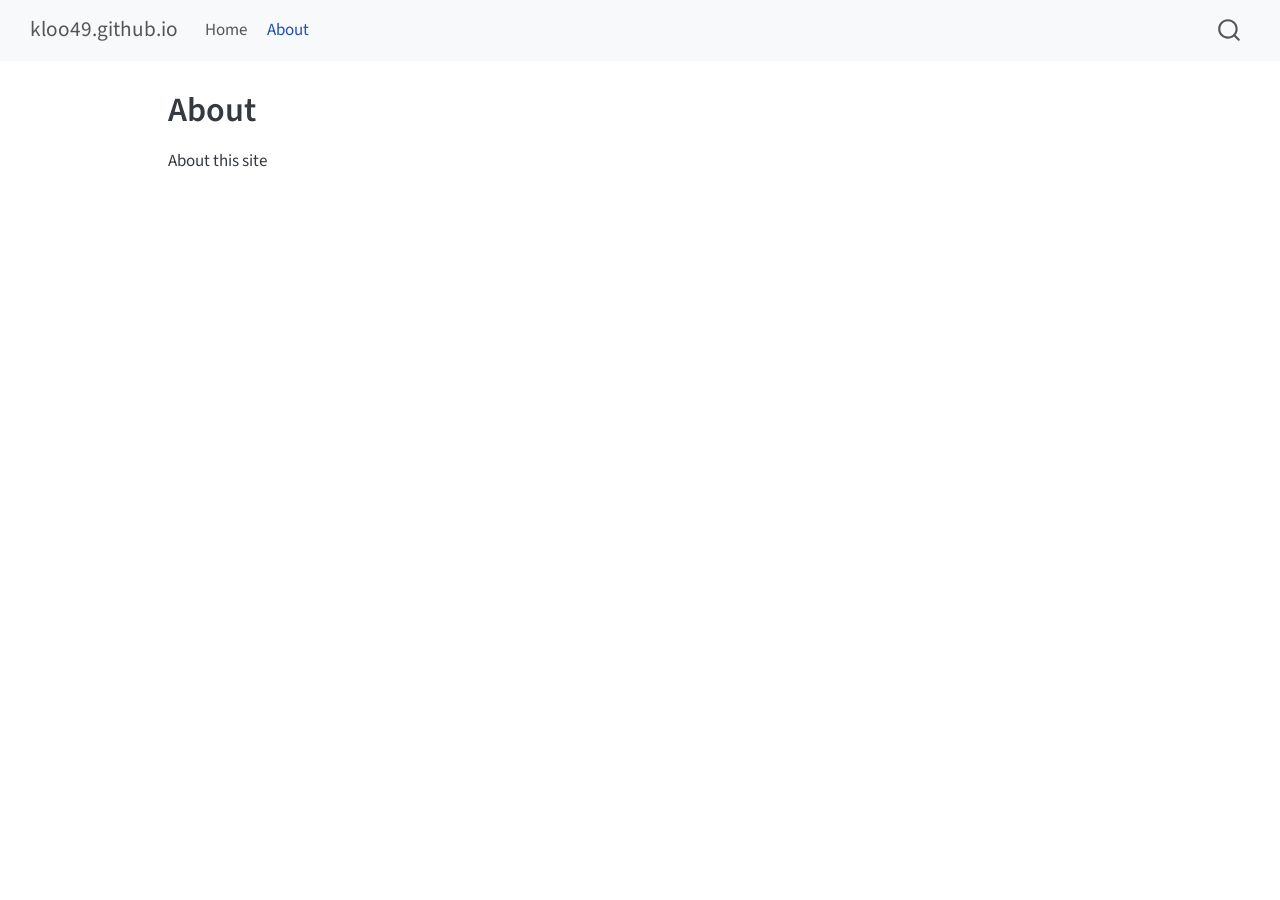
==== docs/about.html @ 794359f7 "initialize personal website" ====
<!DOCTYPE html>
<html xmlns="http://www.w3.org/1999/xhtml" lang="en" xml:lang="en"><head>

<meta charset="utf-8">
<meta name="generator" content="quarto-1.10.18">

<meta name="viewport" content="width=device-width, initial-scale=1.0, user-scalable=yes">


<title>About – kloo49.github.io</title>
<style>
/* Default styles provided by pandoc.
** See https://pandoc.org/MANUAL.html#variables-for-html for config info.
*/
span.smallcaps{font-variant: small-caps;}
div.columns{display: flex; gap: 1.5em;}
div.column{flex: auto;}
@media screen {
div.columns{gap: min(4vw, 1.5em);}
div.column{overflow-x: auto;}
}
div.hanging-indent{margin-left: 1.5em; text-indent: -1.5em;}
ul.task-list{list-style: none;}
ul.task-list li input[type="checkbox"] {
  width: 0.8em;
  margin: 0 0.8em 0.2em -1em; /* quarto-specific, see https://github.com/quarto-dev/quarto-cli/issues/4556 */ 
  vertical-align: middle;
}
</style>


<script src="site_libs/quarto-nav/quarto-nav.js"></script>
<script src="site_libs/quarto-nav/headroom.min.js"></script>
<script src="site_libs/clipboard/clipboard.min.js"></script>
<script src="site_libs/quarto-search/autocomplete.umd.js"></script>
<script src="site_libs/quarto-search/fuse.min.js"></script>
<script src="site_libs/quarto-search/quarto-search.js"></script>
<meta name="quarto:offset" content="./">
<script src="site_libs/quarto-html/quarto.js" type="module"></script>
<script src="site_libs/quarto-html/tabsets/tabsets.js" type="module"></script>
<script src="site_libs/quarto-html/popper.min.js"></script>
<script src="site_libs/quarto-html/tippy.umd.min.js"></script>
<script src="site_libs/quarto-html/anchor.min.js"></script>
<link href="site_libs/quarto-html/tippy.css" rel="stylesheet">
<link href="site_libs/quarto-html/quarto-syntax-highlighting-64a204ab8560d761af7679ceaba22944.css" rel="stylesheet" id="quarto-text-highlighting-styles">
<script src="site_libs/bootstrap/bootstrap.min.js"></script>
<link href="site_libs/bootstrap/bootstrap-icons.css" rel="stylesheet">
<link href="site_libs/bootstrap/bootstrap-445b8638c3d06994fee0907d791121c4.min.css" rel="stylesheet" append-hash="true" id="quarto-bootstrap" data-mode="light">
<script id="quarto-search-options" type="application/json">{
  "location": "navbar",
  "copy-button": false,
  "collapse-after": 3,
  "panel-placement": "end",
  "type": "overlay",
  "limit": 50,
  "keyboard-shortcut": [
    "f",
    "/",
    "s"
  ],
  "show-item-context": false,
  "language": {
    "search-no-results-text": "No results",
    "search-matching-documents-text": "matching documents",
    "search-copy-link-title": "Copy link to search",
    "search-hide-matches-text": "Hide additional matches",
    "search-more-match-text": "more match in this document",
    "search-more-matches-text": "more matches in this document",
    "search-clear-button-title": "Clear",
    "search-text-placeholder": "",
    "search-detached-cancel-button-title": "Cancel",
    "search-submit-button-title": "Submit",
    "search-label": "Search"
  }
}</script>


<link rel="stylesheet" href="styles.css">
</head>

<body class="nav-fixed quarto-light">

<div id="quarto-search-results"></div>
  <header id="quarto-header" class="headroom fixed-top">
    <nav class="navbar navbar-expand-lg " data-bs-theme="dark">
      <div class="navbar-container container-fluid">
      <div class="navbar-brand-container mx-auto">
    <a class="navbar-brand" href="./index.html">
    <span class="navbar-title">kloo49.github.io</span>
    </a>
  </div>
            <div id="quarto-search" class="" title="Search"></div>
          <button class="navbar-toggler" type="button" data-bs-toggle="collapse" data-bs-target="#navbarCollapse" aria-controls="navbarCollapse" role="menu" aria-expanded="false" aria-label="Toggle navigation" onclick="if (window.quartoToggleHeadroom) { window.quartoToggleHeadroom(); }">
  <span class="navbar-toggler-icon"></span>
</button>
          <div class="collapse navbar-collapse" id="navbarCollapse">
            <ul class="navbar-nav navbar-nav-scroll me-auto">
  <li class="nav-item">
    <a class="nav-link" href="./index.html"> 
<span class="menu-text">Home</span></a>
  </li>  
  <li class="nav-item">
    <a class="nav-link active" href="./about.html" aria-current="page"> 
<span class="menu-text">About</span></a>
  </li>  
</ul>
          </div> <!-- /navcollapse -->
            <div class="quarto-navbar-tools">
</div>
      </div> <!-- /container-fluid -->
    </nav>
</header>
<!-- content -->
<div id="quarto-content" class="quarto-container page-columns page-rows-contents page-layout-article page-navbar">
<!-- sidebar -->
<!-- margin-sidebar -->
    <div id="quarto-margin-sidebar" class="sidebar margin-sidebar zindex-bottom">
        
    </div>
<!-- main -->
<main class="content" id="quarto-document-content">

<header id="title-block-header" class="quarto-title-block default">
<div class="quarto-title">
<h1 class="title">About</h1>
</div>



<div class="quarto-title-meta">

    
  
    
  </div>
  


</header>


<p>About this site</p>



</main> <!-- /main -->
<script id="quarto-html-after-body" type="application/javascript">
  window.document.addEventListener("DOMContentLoaded", function (event) {
    const icon = "";
    const anchorJS = new window.AnchorJS();
    anchorJS.options = {
      placement: 'right',
      icon: icon
    };
    anchorJS.add('.anchored');
    const isCodeAnnotation = (el) => {
      for (const clz of el.classList) {
        if (clz.startsWith('code-annotation-')) {                     
          return true;
        }
      }
      return false;
    }
    const onCopySuccess = function(e) {
      // button target
      const button = e.trigger;
      // don't keep focus
      button.blur();
      // flash "checked"
      button.classList.add('code-copy-button-checked');
      var currentTitle = button.getAttribute("title");
      button.setAttribute("title", "Copied!");
      let tooltip;
      if (window.bootstrap) {
        button.setAttribute("data-bs-toggle", "tooltip");
        button.setAttribute("data-bs-placement", "left");
        button.setAttribute("data-bs-title", "Copied!");
        tooltip = new bootstrap.Tooltip(button, 
          { trigger: "manual", 
            customClass: "code-copy-button-tooltip",
            offset: [0, -8]});
        tooltip.show();    
      }
      setTimeout(function() {
        if (tooltip) {
          tooltip.hide();
          button.removeAttribute("data-bs-title");
          button.removeAttribute("data-bs-toggle");
          button.removeAttribute("data-bs-placement");
        }
        button.setAttribute("title", currentTitle);
        button.classList.remove('code-copy-button-checked');
      }, 1000);
      // clear code selection
      e.clearSelection();
    }
    const getTextToCopy = function(trigger) {
      const outerScaffold = trigger.parentElement.cloneNode(true);
      const codeEl = outerScaffold.querySelector('code');
      for (const childEl of codeEl.children) {
        if (isCodeAnnotation(childEl)) {
          childEl.remove();
        }
      }
      return codeEl.innerText;
    }
    const clipboard = new window.ClipboardJS('.code-copy-button:not([data-in-quarto-modal])', {
      text: getTextToCopy
    });
    clipboard.on('success', onCopySuccess);
    if (window.document.getElementById('quarto-embedded-source-code-modal')) {
      const clipboardModal = new window.ClipboardJS('.code-copy-button[data-in-quarto-modal]', {
        text: getTextToCopy,
        container: window.document.getElementById('quarto-embedded-source-code-modal')
      });
      clipboardModal.on('success', onCopySuccess);
    }
      var localhostRegex = new RegExp(/^(?:http|https):\/\/localhost\:?[0-9]*\//);
      var mailtoRegex = new RegExp(/^mailto:/);
        var filterRegex = new RegExp('/' + window.location.host + '/');
      var isInternal = (href) => {
          return filterRegex.test(href) || localhostRegex.test(href) || mailtoRegex.test(href);
      }
      // Inspect non-navigation links and adorn them if external
     var links = window.document.querySelectorAll('a[href]:not(.nav-link):not(.navbar-brand):not(.toc-action):not(.sidebar-link):not(.sidebar-item-toggle):not(.pagination-link):not(.no-external):not([aria-hidden]):not(.dropdown-item):not(.quarto-navigation-tool):not(.about-link)');
      for (var i=0; i<links.length; i++) {
        const link = links[i];
        if (!isInternal(link.href)) {
          // undo the damage that might have been done by quarto-nav.js in the case of
          // links that we want to consider external
          if (link.dataset.originalHref !== undefined) {
            link.href = link.dataset.originalHref;
          }
        }
      }
    function tippyHover(el, contentFn, onTriggerFn, onUntriggerFn) {
      const config = {
        allowHTML: true,
        maxWidth: 500,
        delay: 100,
        arrow: false,
        appendTo: function(el) {
            return el.parentElement;
        },
        interactive: true,
        interactiveBorder: 10,
        theme: 'quarto',
        placement: 'bottom-start',
      };
      if (contentFn) {
        config.content = contentFn;
      }
      if (onTriggerFn) {
        config.onTrigger = onTriggerFn;
      }
      if (onUntriggerFn) {
        config.onUntrigger = onUntriggerFn;
      }
      window.tippy(el, config); 
    }
    const noterefs = window.document.querySelectorAll('a[role="doc-noteref"]');
    for (var i=0; i<noterefs.length; i++) {
      const ref = noterefs[i];
      tippyHover(ref, function() {
        // use id or data attribute instead here
        let href = ref.getAttribute('data-footnote-href') || ref.getAttribute('href');
        try { href = new URL(href).hash; } catch {}
        const id = href.replace(/^#\/?/, "");
        const note = window.document.getElementById(id);
        if (note) {
          return note.innerHTML;
        } else {
          return "";
        }
      });
    }
    const xrefs = window.document.querySelectorAll('a.quarto-xref');
    const processXRef = (id, note) => {
      // Strip column container classes
      const stripColumnClz = (el) => {
        el.classList.remove("page-full", "page-columns");
        if (el.children) {
          for (const child of el.children) {
            stripColumnClz(child);
          }
        }
      }
      stripColumnClz(note)
      if (id === null || id.startsWith('sec-')) {
        // Special case sections, only their first couple elements
        const container = document.createElement("div");
        if (note.children && note.children.length > 2) {
          container.appendChild(note.children[0].cloneNode(true));
          for (let i = 1; i < note.children.length; i++) {
            const child = note.children[i];
            if (child.tagName === "P" && child.innerText === "") {
              continue;
            } else {
              container.appendChild(child.cloneNode(true));
              break;
            }
          }
          if (window.Quarto?.typesetMath) {
            window.Quarto.typesetMath(container);
          }
          return container.innerHTML
        } else {
          if (window.Quarto?.typesetMath) {
            window.Quarto.typesetMath(note);
          }
          return note.innerHTML;
        }
      } else {
        // Remove any anchor links if they are present
        const anchorLink = note.querySelector('a.anchorjs-link');
        if (anchorLink) {
          anchorLink.remove();
        }
        if (window.Quarto?.typesetMath) {
          window.Quarto.typesetMath(note);
        }
        if (note.classList.contains("callout")) {
          return note.outerHTML;
        } else {
          return note.innerHTML;
        }
      }
    }
    for (var i=0; i<xrefs.length; i++) {
      const xref = xrefs[i];
      tippyHover(xref, undefined, function(instance) {
        instance.disable();
        let url = xref.getAttribute('href');
        let hash = undefined; 
        if (url.startsWith('#')) {
          hash = url;
        } else {
          try { hash = new URL(url).hash; } catch {}
        }
        if (hash) {
          const id = hash.replace(/^#\/?/, "");
          const note = window.document.getElementById(id);
          if (note !== null) {
            try {
              const html = processXRef(id, note.cloneNode(true));
              instance.setContent(html);
            } finally {
              instance.enable();
              instance.show();
            }
          } else {
            // See if we can fetch this
            fetch(url.split('#')[0])
            .then(res => res.text())
            .then(html => {
              const parser = new DOMParser();
              const htmlDoc = parser.parseFromString(html, "text/html");
              const note = htmlDoc.getElementById(id);
              if (note !== null) {
                const html = processXRef(id, note);
                instance.setContent(html);
              } 
            }).finally(() => {
              instance.enable();
              instance.show();
            });
          }
        } else {
          // See if we can fetch a full url (with no hash to target)
          // This is a special case and we should probably do some content thinning / targeting
          fetch(url)
          .then(res => res.text())
          .then(html => {
            const parser = new DOMParser();
            const htmlDoc = parser.parseFromString(html, "text/html");
            const note = htmlDoc.querySelector('main.content');
            if (note !== null) {
              // This should only happen for chapter cross references
              // (since there is no id in the URL)
              // remove the first header
              if (note.children.length > 0 && note.children[0].tagName === "HEADER") {
                note.children[0].remove();
              }
              const html = processXRef(null, note);
              instance.setContent(html);
            } 
          }).finally(() => {
            instance.enable();
            instance.show();
          });
        }
      }, function(instance) {
      });
    }
        let selectedAnnoteEl;
        const selectorForAnnotation = ( cell, annotation) => {
          let cellAttr = 'data-code-cell="' + cell + '"';
          let lineAttr = 'data-code-annotation="' +  annotation + '"';
          const selector = 'span[' + cellAttr + '][' + lineAttr + ']';
          return selector;
        }
        const selectCodeLines = (annoteEl) => {
          const doc = window.document;
          const targetCell = annoteEl.getAttribute("data-target-cell");
          const targetAnnotation = annoteEl.getAttribute("data-target-annotation");
          const annoteSpan = window.document.querySelector(selectorForAnnotation(targetCell, targetAnnotation));
          const lines = annoteSpan.getAttribute("data-code-lines").split(",");
          const lineIds = lines.map((line) => {
            return targetCell + "-" + line;
          })
          let top = null;
          let height = null;
          let parent = null;
          if (lineIds.length > 0) {
              //compute the position of the single el (top and bottom and make a div)
              const el = window.document.getElementById(lineIds[0]);
              top = el.offsetTop;
              height = el.offsetHeight;
              parent = el.parentElement.parentElement;
            if (lineIds.length > 1) {
              const lastEl = window.document.getElementById(lineIds[lineIds.length - 1]);
              const bottom = lastEl.offsetTop + lastEl.offsetHeight;
              height = bottom - top;
            }
            if (top !== null && height !== null && parent !== null) {
              // cook up a div (if necessary) and position it 
              let div = window.document.getElementById("code-annotation-line-highlight");
              if (div === null) {
                div = window.document.createElement("div");
                div.setAttribute("id", "code-annotation-line-highlight");
                div.style.position = 'absolute';
                parent.appendChild(div);
              }
              div.style.top = top - 2 + "px";
              div.style.height = height + 4 + "px";
              div.style.left = 0;
              let gutterDiv = window.document.getElementById("code-annotation-line-highlight-gutter");
              if (gutterDiv === null) {
                gutterDiv = window.document.createElement("div");
                gutterDiv.setAttribute("id", "code-annotation-line-highlight-gutter");
                gutterDiv.style.position = 'absolute';
                const codeCell = window.document.getElementById(targetCell);
                const gutter = codeCell.querySelector('.code-annotation-gutter');
                gutter.appendChild(gutterDiv);
              }
              gutterDiv.style.top = top - 2 + "px";
              gutterDiv.style.height = height + 4 + "px";
            }
            selectedAnnoteEl = annoteEl;
          }
        };
        const unselectCodeLines = () => {
          const elementsIds = ["code-annotation-line-highlight", "code-annotation-line-highlight-gutter"];
          elementsIds.forEach((elId) => {
            const div = window.document.getElementById(elId);
            if (div) {
              div.remove();
            }
          });
          selectedAnnoteEl = undefined;
        };
          // Handle positioning of the toggle
      window.addEventListener(
        "resize",
        throttle(() => {
          elRect = undefined;
          if (selectedAnnoteEl) {
            selectCodeLines(selectedAnnoteEl);
          }
        }, 10)
      );
      function throttle(fn, ms) {
      let throttle = false;
      let timer;
        return (...args) => {
          if(!throttle) { // first call gets through
              fn.apply(this, args);
              throttle = true;
          } else { // all the others get throttled
              if(timer) clearTimeout(timer); // cancel #2
              timer = setTimeout(() => {
                fn.apply(this, args);
                timer = throttle = false;
              }, ms);
          }
        };
      }
        // Attach click handler to the DT
        const annoteDls = window.document.querySelectorAll('dt[data-target-cell]');
        for (const annoteDlNode of annoteDls) {
          annoteDlNode.addEventListener('click', (event) => {
            const clickedEl = event.target;
            if (clickedEl !== selectedAnnoteEl) {
              unselectCodeLines();
              const activeEl = window.document.querySelector('dt[data-target-cell].code-annotation-active');
              if (activeEl) {
                activeEl.classList.remove('code-annotation-active');
              }
              selectCodeLines(clickedEl);
              clickedEl.classList.add('code-annotation-active');
            } else {
              // Unselect the line
              unselectCodeLines();
              clickedEl.classList.remove('code-annotation-active');
            }
          });
        }
    const findCites = (el) => {
      const parentEl = el.parentElement;
      if (parentEl) {
        const cites = parentEl.dataset.cites;
        if (cites) {
          return {
            el,
            cites: cites.split(' ')
          };
        } else {
          return findCites(el.parentElement)
        }
      } else {
        return undefined;
      }
    };
    var bibliorefs = window.document.querySelectorAll('a[role="doc-biblioref"]');
    for (var i=0; i<bibliorefs.length; i++) {
      const ref = bibliorefs[i];
      const citeInfo = findCites(ref);
      if (citeInfo) {
        tippyHover(citeInfo.el, function() {
          var popup = window.document.createElement('div');
          citeInfo.cites.forEach(function(cite) {
            var citeDiv = window.document.createElement('div');
            citeDiv.classList.add('hanging-indent');
            citeDiv.classList.add('csl-entry');
            var biblioDiv = window.document.getElementById('ref-' + cite);
            if (biblioDiv) {
              citeDiv.innerHTML = biblioDiv.innerHTML;
            }
            popup.appendChild(citeDiv);
          });
          return popup.innerHTML;
        });
      }
    }
  });
  </script>
</div> <!-- /content -->




</body></html>
---- docs/site_libs/quarto-html/tippy.css ----
.tippy-box[data-animation=fade][data-state=hidden]{opacity:0}[data-tippy-root]{max-width:calc(100vw - 10px)}.tippy-box{position:relative;background-color:#333;color:#fff;border-radius:4px;font-size:14px;line-height:1.4;white-space:normal;outline:0;transition-property:transform,visibility,opacity}.tippy-box[data-placement^=top]>.tippy-arrow{bottom:0}.tippy-box[data-placement^=top]>.tippy-arrow:before{bottom:-7px;left:0;border-width:8px 8px 0;border-top-color:initial;transform-origin:center top}.tippy-box[data-placement^=bottom]>.tippy-arrow{top:0}.tippy-box[data-placement^=bottom]>.tippy-arrow:before{top:-7px;left:0;border-width:0 8px 8px;border-bottom-color:initial;transform-origin:center bottom}.tippy-box[data-placement^=left]>.tippy-arrow{right:0}.tippy-box[data-placement^=left]>.tippy-arrow:before{border-width:8px 0 8px 8px;border-left-color:initial;right:-7px;transform-origin:center left}.tippy-box[data-placement^=right]>.tippy-arrow{left:0}.tippy-box[data-placement^=right]>.tippy-arrow:before{left:-7px;border-width:8px 8px 8px 0;border-right-color:initial;transform-origin:center right}.tippy-box[data-inertia][data-state=visible]{transition-timing-function:cubic-bezier(.54,1.5,.38,1.11)}.tippy-arrow{width:16px;height:16px;color:#333}.tippy-arrow:before{content:"";position:absolute;border-color:transparent;border-style:solid}.tippy-content{position:relative;padding:5px 9px;z-index:1}
---- docs/site_libs/quarto-html/quarto-syntax-highlighting-64a204ab8560d761af7679ceaba22944.css ----
/* quarto syntax highlight colors */
:root {
  --quarto-hl-ot-color: #003B4F;
  --quarto-hl-at-color: #657422;
  --quarto-hl-ss-color: #20794D;
  --quarto-hl-an-color: #5E5E5E;
  --quarto-hl-fu-color: #4758AB;
  --quarto-hl-st-color: #20794D;
  --quarto-hl-cf-color: #003B4F;
  --quarto-hl-op-color: #5E5E5E;
  --quarto-hl-er-color: #AD0000;
  --quarto-hl-bn-color: #AD0000;
  --quarto-hl-al-color: #AD0000;
  --quarto-hl-va-color: #111111;
  --quarto-hl-bu-color: inherit;
  --quarto-hl-ex-color: inherit;
  --quarto-hl-pp-color: #AD0000;
  --quarto-hl-in-color: #5E5E5E;
  --quarto-hl-vs-color: #20794D;
  --quarto-hl-wa-color: #5E5E5E;
  --quarto-hl-do-color: #5E5E5E;
  --quarto-hl-im-color: #00769E;
  --quarto-hl-ch-color: #20794D;
  --quarto-hl-dt-color: #AD0000;
  --quarto-hl-fl-color: #AD0000;
  --quarto-hl-co-color: #5E5E5E;
  --quarto-hl-cv-color: #5E5E5E;
  --quarto-hl-cn-color: #8f5902;
  --quarto-hl-sc-color: #5E5E5E;
  --quarto-hl-dv-color: #AD0000;
  --quarto-hl-kw-color: #003B4F;
}

/* other quarto variables */
:root {
  --quarto-font-monospace: SFMono-Regular, Menlo, Monaco, Consolas, "Liberation Mono", "Courier New", monospace;
}

/* syntax highlight based on Pandoc's rules */
pre > code.sourceCode > span {
  color: #003B4F;
}

code.sourceCode > span {
  color: #003B4F;
}

div.sourceCode,
div.sourceCode pre.sourceCode {
  color: #003B4F;
}

/* Normal */
code span {
  color: #003B4F;
}

/* Alert */
code span.al {
  color: #AD0000;
  font-style: inherit;
}

/* Annotation */
code span.an {
  color: #5E5E5E;
  font-style: inherit;
}

/* Attribute */
code span.at {
  color: #657422;
  font-style: inherit;
}

/* BaseN */
code span.bn {
  color: #AD0000;
  font-style: inherit;
}

/* BuiltIn */
code span.bu {
  font-style: inherit;
}

/* ControlFlow */
code span.cf {
  color: #003B4F;
  font-weight: bold;
  font-style: inherit;
}

/* Char */
code span.ch {
  color: #20794D;
  font-style: inherit;
}

/* Constant */
code span.cn {
  color: #8f5902;
  font-style: inherit;
}

/* Comment */
code span.co {
  color: #5E5E5E;
  font-style: inherit;
}

/* CommentVar */
code span.cv {
  color: #5E5E5E;
  font-style: italic;
}

/* Documentation */
code span.do {
  color: #5E5E5E;
  font-style: italic;
}

/* DataType */
code span.dt {
  color: #AD0000;
  font-style: inherit;
}

/* DecVal */
code span.dv {
  color: #AD0000;
  font-style: inherit;
}

/* Error */
code span.er {
  color: #AD0000;
  font-style: inherit;
}

/* Extension */
code span.ex {
  font-style: inherit;
}

/* Float */
code span.fl {
  color: #AD0000;
  font-style: inherit;
}

/* Function */
code span.fu {
  color: #4758AB;
  font-style: inherit;
}

/* Import */
code span.im {
  color: #00769E;
  font-style: inherit;
}

/* Information */
code span.in {
  color: #5E5E5E;
  font-style: inherit;
}

/* Keyword */
code span.kw {
  color: #003B4F;
  font-weight: bold;
  font-style: inherit;
}

/* Operator */
code span.op {
  color: #5E5E5E;
  font-style: inherit;
}

/* Other */
code span.ot {
  color: #003B4F;
  font-style: inherit;
}

/* Preprocessor */
code span.pp {
  color: #AD0000;
  font-style: inherit;
}

/* SpecialChar */
code span.sc {
  color: #5E5E5E;
  font-style: inherit;
}

/* SpecialString */
code span.ss {
  color: #20794D;
  font-style: inherit;
}

/* String */
code span.st {
  color: #20794D;
  font-style: inherit;
}

/* Variable */
code span.va {
  color: #111111;
  font-style: inherit;
}

/* VerbatimString */
code span.vs {
  color: #20794D;
  font-style: inherit;
}

/* Warning */
code span.wa {
  color: #5E5E5E;
  font-style: italic;
}

.prevent-inlining {
  content: "</";
}

/*# sourceMappingURL=9d8d5bb603a83b8298b89080a598c93b.css.map */
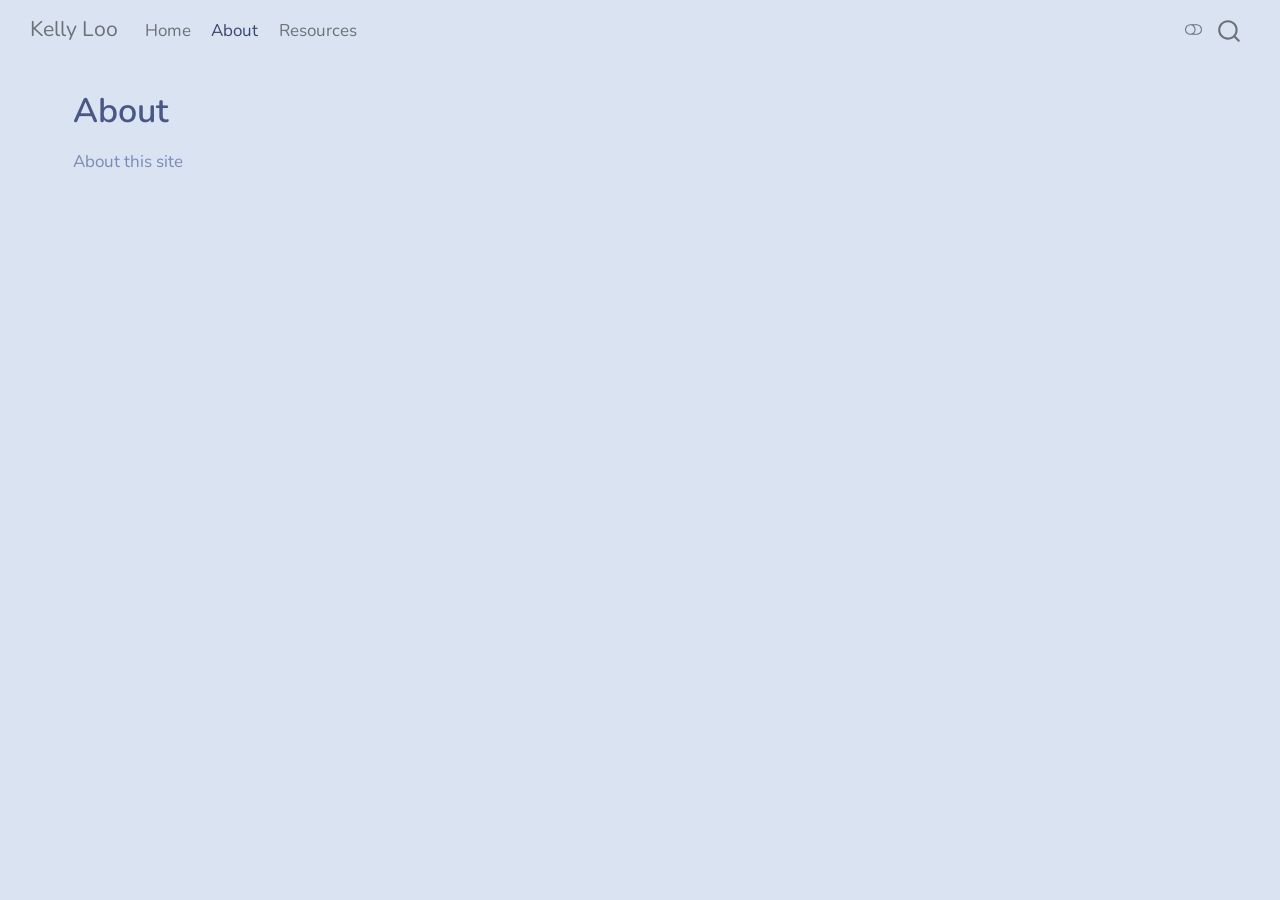
==== commit aaeeb76f: "added resources page, added themes, updated home page content" ====
--- a/docs/about.html
+++ b/docs/about.html
@@ -7,7 +7,7 @@
 <meta name="viewport" content="width=device-width, initial-scale=1.0, user-scalable=yes">
 
 
-<title>About – kloo49.github.io</title>
+<title>About – Kelly Loo</title>
 <style>
 /* Default styles provided by pandoc.
 ** See https://pandoc.org/MANUAL.html#variables-for-html for config info.
@@ -42,10 +42,14 @@
 <script src="site_libs/quarto-html/tippy.umd.min.js"></script>
 <script src="site_libs/quarto-html/anchor.min.js"></script>
 <link href="site_libs/quarto-html/tippy.css" rel="stylesheet">
-<link href="site_libs/quarto-html/quarto-syntax-highlighting-64a204ab8560d761af7679ceaba22944.css" rel="stylesheet" id="quarto-text-highlighting-styles">
+<link href="site_libs/quarto-html/quarto-syntax-highlighting-64a204ab8560d761af7679ceaba22944.css" rel="stylesheet" class="quarto-color-scheme" id="quarto-text-highlighting-styles">
+<link href="site_libs/quarto-html/quarto-syntax-highlighting-dark-b85bc7c33db8c58e0ec93c3465666fed.css" rel="stylesheet" class="quarto-color-scheme quarto-color-alternate" id="quarto-text-highlighting-styles">
+<link href="site_libs/quarto-html/quarto-syntax-highlighting-64a204ab8560d761af7679ceaba22944.css" rel="stylesheet" class="quarto-color-scheme-extra" id="quarto-text-highlighting-styles">
 <script src="site_libs/bootstrap/bootstrap.min.js"></script>
 <link href="site_libs/bootstrap/bootstrap-icons.css" rel="stylesheet">
-<link href="site_libs/bootstrap/bootstrap-445b8638c3d06994fee0907d791121c4.min.css" rel="stylesheet" append-hash="true" id="quarto-bootstrap" data-mode="light">
+<link href="site_libs/bootstrap/bootstrap-3fd3f4189a980f87e00088e801eda988.min.css" rel="stylesheet" append-hash="true" class="quarto-color-scheme" id="quarto-bootstrap" data-mode="light">
+<link href="site_libs/bootstrap/bootstrap-dark-8d5a686f44e1b8f8e115b89fd7c6e084.min.css" rel="stylesheet" append-hash="true" class="quarto-color-scheme quarto-color-alternate" id="quarto-bootstrap" data-mode="light">
+<link href="site_libs/bootstrap/bootstrap-3fd3f4189a980f87e00088e801eda988.min.css" rel="stylesheet" append-hash="true" class="quarto-color-scheme-extra" id="quarto-bootstrap" data-mode="light">
 <script id="quarto-search-options" type="application/json">{
   "location": "navbar",
   "copy-button": false,
@@ -78,7 +82,169 @@
 <link rel="stylesheet" href="styles.css">
 </head>
 
-<body class="nav-fixed quarto-light">
+<body class="nav-fixed quarto-light"><script id="quarto-html-before-body" type="application/javascript">
+    const toggleBodyColorMode = (bsSheetEl) => {
+      const mode = bsSheetEl.getAttribute("data-mode");
+      const bodyEl = window.document.querySelector("body");
+      if (mode === "dark") {
+        bodyEl.classList.add("quarto-dark");
+        bodyEl.classList.remove("quarto-light");
+      } else {
+        bodyEl.classList.add("quarto-light");
+        bodyEl.classList.remove("quarto-dark");
+      }
+    }
+    const toggleBodyColorPrimary = () => {
+      const bsSheetEl = window.document.querySelector("link#quarto-bootstrap:not([rel=disabled-stylesheet])");
+      if (bsSheetEl) {
+        toggleBodyColorMode(bsSheetEl);
+      }
+    }
+    const setColorSchemeToggle = (alternate) => {
+      const toggles = window.document.querySelectorAll('.quarto-color-scheme-toggle');
+      for (let i=0; i < toggles.length; i++) {
+        const toggle = toggles[i];
+        if (toggle) {
+          if (alternate) {
+            toggle.classList.add("alternate");
+          } else {
+            toggle.classList.remove("alternate");
+          }
+        }
+      }
+    };
+    const toggleColorMode = (alternate) => {
+      // Switch the stylesheets
+      const primaryStylesheets = window.document.querySelectorAll('link.quarto-color-scheme:not(.quarto-color-alternate)');
+      const alternateStylesheets = window.document.querySelectorAll('link.quarto-color-scheme.quarto-color-alternate');
+      manageTransitions('#quarto-margin-sidebar .nav-link', false);
+      if (alternate) {
+        // note: dark is layered on light, we don't disable primary!
+        enableStylesheet(alternateStylesheets);
+        for (const sheetNode of alternateStylesheets) {
+          if (sheetNode.id === "quarto-bootstrap") {
+            toggleBodyColorMode(sheetNode);
+          }
+        }
+      } else {
+        disableStylesheet(alternateStylesheets);
+        enableStylesheet(primaryStylesheets)
+        toggleBodyColorPrimary();
+      }
+      manageTransitions('#quarto-margin-sidebar .nav-link', true);
+      // Switch the toggles
+      setColorSchemeToggle(alternate)
+      // Hack to workaround the fact that safari doesn't
+      // properly recolor the scrollbar when toggling (#1455)
+      if (navigator.userAgent.indexOf('Safari') > 0 && navigator.userAgent.indexOf('Chrome') == -1) {
+        manageTransitions("body", false);
+        window.scrollTo(0, 1);
+        setTimeout(() => {
+          window.scrollTo(0, 0);
+          manageTransitions("body", true);
+        }, 40);
+      }
+    }
+    const disableStylesheet = (stylesheets) => {
+      for (let i=0; i < stylesheets.length; i++) {
+        const stylesheet = stylesheets[i];
+        stylesheet.rel = 'disabled-stylesheet';
+      }
+    }
+    const enableStylesheet = (stylesheets) => {
+      for (let i=0; i < stylesheets.length; i++) {
+        const stylesheet = stylesheets[i];
+        if(stylesheet.rel !== 'stylesheet') { // for Chrome, which will still FOUC without this check
+          stylesheet.rel = 'stylesheet';
+        }
+      }
+    }
+    const manageTransitions = (selector, allowTransitions) => {
+      const els = window.document.querySelectorAll(selector);
+      for (let i=0; i < els.length; i++) {
+        const el = els[i];
+        if (allowTransitions) {
+          el.classList.remove('notransition');
+        } else {
+          el.classList.add('notransition');
+        }
+      }
+    }
+    const isFileUrl = () => {
+      return window.location.protocol === 'file:';
+    }
+    const hasAlternateSentinel = () => {
+      let styleSentinel = getColorSchemeSentinel();
+      if (styleSentinel !== null) {
+        return styleSentinel === "alternate";
+      } else {
+        return false;
+      }
+    }
+    const setStyleSentinel = (alternate) => {
+      const value = alternate ? "alternate" : "default";
+      if (!isFileUrl()) {
+        window.localStorage.setItem("quarto-color-scheme", value);
+      } else {
+        localAlternateSentinel = value;
+      }
+    }
+    const getColorSchemeSentinel = () => {
+      if (!isFileUrl()) {
+        const storageValue = window.localStorage.getItem("quarto-color-scheme");
+        return storageValue != null ? storageValue : localAlternateSentinel;
+      } else {
+        return localAlternateSentinel;
+      }
+    }
+    const toggleGiscusIfUsed = (isAlternate, darkModeDefault) => {
+      const baseTheme = document.querySelector('#giscus-base-theme')?.value ?? 'light';
+      const alternateTheme = document.querySelector('#giscus-alt-theme')?.value ?? 'dark';
+      let newTheme = '';
+      if(authorPrefersDark) {
+        newTheme = isAlternate ? baseTheme : alternateTheme;
+      } else {
+        newTheme = isAlternate ? alternateTheme : baseTheme;
+      }
+      const changeGiscusTheme = () => {
+        // From: https://github.com/giscus/giscus/issues/336
+        const sendMessage = (message) => {
+          const iframe = document.querySelector('iframe.giscus-frame');
+          if (!iframe) return;
+          iframe.contentWindow.postMessage({ giscus: message }, 'https://giscus.app');
+        }
+        sendMessage({
+          setConfig: {
+            theme: newTheme
+          }
+        });
+      }
+      const isGiscussLoaded = window.document.querySelector('iframe.giscus-frame') !== null;
+      if (isGiscussLoaded) {
+        changeGiscusTheme();
+      }
+    };
+    const authorPrefersDark = false;
+    const darkModeDefault = authorPrefersDark;
+      document.querySelector('link#quarto-text-highlighting-styles.quarto-color-scheme-extra').rel = 'disabled-stylesheet';
+      document.querySelector('link#quarto-bootstrap.quarto-color-scheme-extra').rel = 'disabled-stylesheet';
+    let localAlternateSentinel = darkModeDefault ? 'alternate' : 'default';
+    // Dark / light mode switch
+    window.quartoToggleColorScheme = () => {
+      // Read the current dark / light value
+      let toAlternate = !hasAlternateSentinel();
+      toggleColorMode(toAlternate);
+      setStyleSentinel(toAlternate);
+      toggleGiscusIfUsed(toAlternate, darkModeDefault);
+      window.dispatchEvent(new Event('resize'));
+    };
+    // Switch to dark mode if need be
+    if (hasAlternateSentinel()) {
+      toggleColorMode(true);
+    } else {
+      toggleColorMode(false);
+    }
+  </script>
 
 <div id="quarto-search-results"></div>
   <header id="quarto-header" class="headroom fixed-top">
@@ -86,7 +252,7 @@
       <div class="navbar-container container-fluid">
       <div class="navbar-brand-container mx-auto">
     <a class="navbar-brand" href="./index.html">
-    <span class="navbar-title">kloo49.github.io</span>
+    <span class="navbar-title">Kelly Loo</span>
     </a>
   </div>
             <div id="quarto-search" class="" title="Search"></div>
@@ -103,22 +269,28 @@
     <a class="nav-link active" href="./about.html" aria-current="page"> 
 <span class="menu-text">About</span></a>
   </li>  
+  <li class="nav-item">
+    <a class="nav-link" href="./resources.html"> 
+<span class="menu-text">Resources</span></a>
+  </li>  
 </ul>
           </div> <!-- /navcollapse -->
             <div class="quarto-navbar-tools">
+  <a href="" class="quarto-color-scheme-toggle quarto-navigation-tool  px-1" onclick="window.quartoToggleColorScheme(); return false;" title="Toggle dark mode"><i class="bi"></i></a>
 </div>
       </div> <!-- /container-fluid -->
     </nav>
 </header>
 <!-- content -->
-<div id="quarto-content" class="quarto-container page-columns page-rows-contents page-layout-article page-navbar">
+<div id="quarto-content" class="quarto-container page-columns page-rows-contents page-layout-full page-navbar">
 <!-- sidebar -->
 <!-- margin-sidebar -->
     <div id="quarto-margin-sidebar" class="sidebar margin-sidebar zindex-bottom">
         
     </div>
 <!-- main -->
-<main class="content" id="quarto-document-content">
+<main class="content column-page" id="quarto-document-content">
+
 
 <header id="title-block-header" class="quarto-title-block default">
 <div class="quarto-title">
@@ -127,7 +299,7 @@
 
 
 
-<div class="quarto-title-meta">
+<div class="quarto-title-meta column-page">
 
     
   
@@ -146,6 +318,19 @@
 </main> <!-- /main -->
 <script id="quarto-html-after-body" type="application/javascript">
   window.document.addEventListener("DOMContentLoaded", function (event) {
+    // Ensure there is a toggle, if there isn't float one in the top right
+    if (window.document.querySelector('.quarto-color-scheme-toggle') === null) {
+      const a = window.document.createElement('a');
+      a.classList.add('top-right');
+      a.classList.add('quarto-color-scheme-toggle');
+      a.href = "";
+      a.onclick = function() { try { window.quartoToggleColorScheme(); } catch {} return false; };
+      const i = window.document.createElement("i");
+      i.classList.add('bi');
+      a.appendChild(i);
+      window.document.body.appendChild(a);
+    }
+    setColorSchemeToggle(hasAlternateSentinel())
     const icon = "";
     const anchorJS = new window.AnchorJS();
     anchorJS.options = {
--- a/docs/site_libs/quarto-html/quarto-syntax-highlighting-dark-b85bc7c33db8c58e0ec93c3465666fed.css
+++ b/docs/site_libs/quarto-html/quarto-syntax-highlighting-dark-b85bc7c33db8c58e0ec93c3465666fed.css
@@ -0,0 +1,219 @@
+/* quarto syntax highlight colors */
+:root {
+  --quarto-hl-al-color: #f07178;
+  --quarto-hl-an-color: #d4d0ab;
+  --quarto-hl-at-color: #00e0e0;
+  --quarto-hl-bn-color: #d4d0ab;
+  --quarto-hl-bu-color: #abe338;
+  --quarto-hl-ch-color: #abe338;
+  --quarto-hl-co-color: #f8f8f2;
+  --quarto-hl-cv-color: #ffd700;
+  --quarto-hl-cn-color: #ffd700;
+  --quarto-hl-cf-color: #ffa07a;
+  --quarto-hl-dt-color: #ffa07a;
+  --quarto-hl-dv-color: #d4d0ab;
+  --quarto-hl-do-color: #f8f8f2;
+  --quarto-hl-er-color: #f07178;
+  --quarto-hl-ex-color: #00e0e0;
+  --quarto-hl-fl-color: #d4d0ab;
+  --quarto-hl-fu-color: #ffa07a;
+  --quarto-hl-im-color: #abe338;
+  --quarto-hl-in-color: #d4d0ab;
+  --quarto-hl-kw-color: #ffa07a;
+  --quarto-hl-op-color: #ffa07a;
+  --quarto-hl-ot-color: #00e0e0;
+  --quarto-hl-pp-color: #dcc6e0;
+  --quarto-hl-re-color: #00e0e0;
+  --quarto-hl-sc-color: #abe338;
+  --quarto-hl-ss-color: #abe338;
+  --quarto-hl-st-color: #abe338;
+  --quarto-hl-va-color: #00e0e0;
+  --quarto-hl-vs-color: #abe338;
+  --quarto-hl-wa-color: #dcc6e0;
+}
+
+/* other quarto variables */
+:root {
+  --quarto-font-monospace: SFMono-Regular, Menlo, Monaco, Consolas, "Liberation Mono", "Courier New", monospace;
+}
+
+/* syntax highlight based on Pandoc's rules */
+pre > code.sourceCode > span {
+  color: #f8f8f2;
+}
+
+code.sourceCode > span {
+  color: #f8f8f2;
+}
+
+div.sourceCode,
+div.sourceCode pre.sourceCode {
+  color: #f8f8f2;
+}
+
+/* Normal */
+code span {
+  color: #f8f8f2;
+}
+
+/* Alert */
+code span.al {
+  color: #f07178;
+}
+
+/* Annotation */
+code span.an {
+  color: #d4d0ab;
+}
+
+/* Attribute */
+code span.at {
+  color: #00e0e0;
+}
+
+/* BaseN */
+code span.bn {
+  color: #d4d0ab;
+}
+
+/* BuiltIn */
+code span.bu {
+  color: #abe338;
+}
+
+/* ControlFlow */
+code span.cf {
+  font-weight: bold;
+  color: #ffa07a;
+}
+
+/* Char */
+code span.ch {
+  color: #abe338;
+}
+
+/* Constant */
+code span.cn {
+  color: #ffd700;
+}
+
+/* Comment */
+code span.co {
+  font-style: italic;
+  color: #f8f8f2;
+}
+
+/* CommentVar */
+code span.cv {
+  color: #ffd700;
+}
+
+/* Documentation */
+code span.do {
+  color: #f8f8f2;
+}
+
+/* DataType */
+code span.dt {
+  color: #ffa07a;
+}
+
+/* DecVal */
+code span.dv {
+  color: #d4d0ab;
+}
+
+/* Error */
+code span.er {
+  color: #f07178;
+  text-decoration: underline;
+}
+
+/* Extension */
+code span.ex {
+  font-weight: bold;
+  color: #00e0e0;
+}
+
+/* Float */
+code span.fl {
+  color: #d4d0ab;
+}
+
+/* Function */
+code span.fu {
+  color: #ffa07a;
+}
+
+/* Import */
+code span.im {
+  color: #abe338;
+}
+
+/* Information */
+code span.in {
+  color: #d4d0ab;
+}
+
+/* Keyword */
+code span.kw {
+  font-weight: bold;
+  color: #ffa07a;
+}
+
+/* Operator */
+code span.op {
+  color: #ffa07a;
+}
+
+/* Other */
+code span.ot {
+  color: #00e0e0;
+}
+
+/* Preprocessor */
+code span.pp {
+  color: #dcc6e0;
+}
+
+/* RegionMarker */
+code span.re {
+  background-color: #f8f8f2;
+  color: #00e0e0;
+}
+
+/* SpecialChar */
+code span.sc {
+  color: #abe338;
+}
+
+/* SpecialString */
+code span.ss {
+  color: #abe338;
+}
+
+/* String */
+code span.st {
+  color: #abe338;
+}
+
+/* Variable */
+code span.va {
+  color: #00e0e0;
+}
+
+/* VerbatimString */
+code span.vs {
+  color: #abe338;
+}
+
+/* Warning */
+code span.wa {
+  color: #dcc6e0;
+}
+
+.prevent-inlining {
+  content: "</";
+}
+
+/*# sourceMappingURL=4ed8f1090dec6531da29ab00902aa718.css.map */
--- a/docs/styles.css
+++ b/docs/styles.css
@@ -0,0 +1,4 @@
+/* css styles */
+.about-images {
+    object-position: top !important;
+}
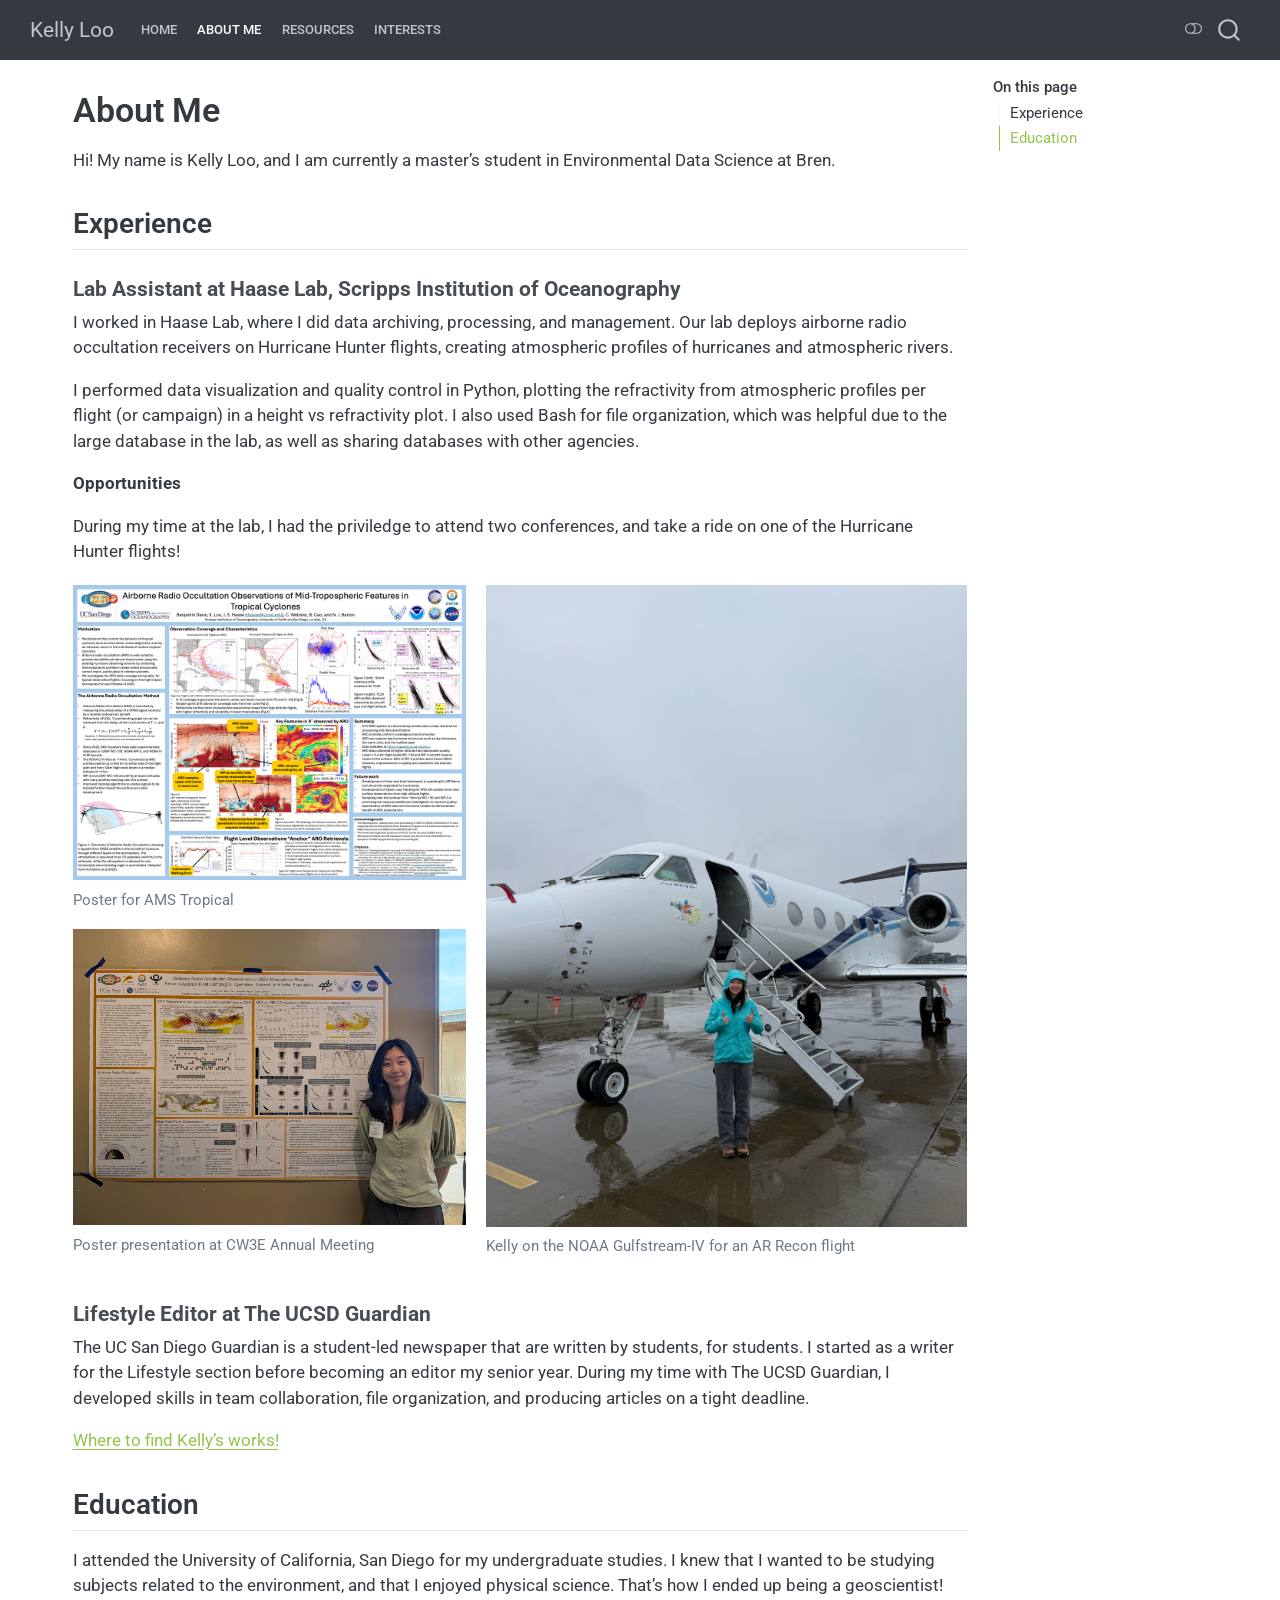
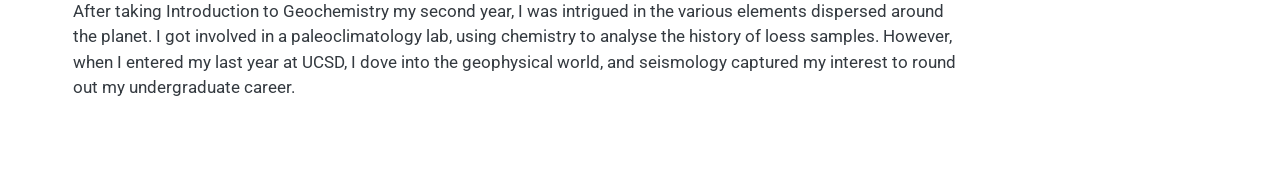
==== commit 76fd6883: "major upgrades" ====
--- a/docs/about.html
+++ b/docs/about.html
@@ -7,7 +7,7 @@
 <meta name="viewport" content="width=device-width, initial-scale=1.0, user-scalable=yes">
 
 
-<title>About – Kelly Loo</title>
+<title>About Me – Kelly Loo</title>
 <style>
 /* Default styles provided by pandoc.
 ** See https://pandoc.org/MANUAL.html#variables-for-html for config info.
@@ -47,9 +47,12 @@
 <link href="site_libs/quarto-html/quarto-syntax-highlighting-64a204ab8560d761af7679ceaba22944.css" rel="stylesheet" class="quarto-color-scheme-extra" id="quarto-text-highlighting-styles">
 <script src="site_libs/bootstrap/bootstrap.min.js"></script>
 <link href="site_libs/bootstrap/bootstrap-icons.css" rel="stylesheet">
-<link href="site_libs/bootstrap/bootstrap-3fd3f4189a980f87e00088e801eda988.min.css" rel="stylesheet" append-hash="true" class="quarto-color-scheme" id="quarto-bootstrap" data-mode="light">
-<link href="site_libs/bootstrap/bootstrap-dark-8d5a686f44e1b8f8e115b89fd7c6e084.min.css" rel="stylesheet" append-hash="true" class="quarto-color-scheme quarto-color-alternate" id="quarto-bootstrap" data-mode="light">
-<link href="site_libs/bootstrap/bootstrap-3fd3f4189a980f87e00088e801eda988.min.css" rel="stylesheet" append-hash="true" class="quarto-color-scheme-extra" id="quarto-bootstrap" data-mode="light">
+<link href="site_libs/bootstrap/bootstrap-0f6c574da7a363ae419185a03fc457d6.min.css" rel="stylesheet" append-hash="true" class="quarto-color-scheme" id="quarto-bootstrap" data-mode="light">
+<link href="site_libs/bootstrap/bootstrap-dark-96f880facfb47fdc72767fb43baf3cf7.min.css" rel="stylesheet" append-hash="true" class="quarto-color-scheme quarto-color-alternate" id="quarto-bootstrap" data-mode="dark">
+<link href="site_libs/bootstrap/bootstrap-0f6c574da7a363ae419185a03fc457d6.min.css" rel="stylesheet" append-hash="true" class="quarto-color-scheme-extra" id="quarto-bootstrap" data-mode="light">
+<script src="site_libs/quarto-contrib/glightbox/glightbox.min.js"></script>
+<link href="site_libs/quarto-contrib/glightbox/glightbox.min.css" rel="stylesheet">
+<link href="site_libs/quarto-contrib/glightbox/lightbox.css" rel="stylesheet">
 <script id="quarto-search-options" type="application/json">{
   "location": "navbar",
   "copy-button": false,
@@ -267,11 +270,15 @@
   </li>  
   <li class="nav-item">
     <a class="nav-link active" href="./about.html" aria-current="page"> 
-<span class="menu-text">About</span></a>
+<span class="menu-text">About Me</span></a>
   </li>  
   <li class="nav-item">
     <a class="nav-link" href="./resources.html"> 
 <span class="menu-text">Resources</span></a>
+  </li>  
+  <li class="nav-item">
+    <a class="nav-link" href="./interests.html"> 
+<span class="menu-text">Interests</span></a>
   </li>  
 </ul>
           </div> <!-- /navcollapse -->
@@ -285,21 +292,28 @@
 <div id="quarto-content" class="quarto-container page-columns page-rows-contents page-layout-full page-navbar">
 <!-- sidebar -->
 <!-- margin-sidebar -->
-    <div id="quarto-margin-sidebar" class="sidebar margin-sidebar zindex-bottom">
-        
+    <div id="quarto-margin-sidebar" class="sidebar margin-sidebar">
+        <nav id="TOC" role="doc-toc" class="toc-active">
+    <h2 id="toc-title">On this page</h2>
+   
+  <ul>
+  <li><a href="#experience" id="toc-experience" class="nav-link active" data-scroll-target="#experience">Experience</a></li>
+  <li><a href="#education" id="toc-education" class="nav-link" data-scroll-target="#education">Education</a></li>
+  </ul>
+</nav>
     </div>
 <!-- main -->
-<main class="content column-page" id="quarto-document-content">
+<main class="content column-page-left" id="quarto-document-content">
 
 
 <header id="title-block-header" class="quarto-title-block default">
 <div class="quarto-title">
-<h1 class="title">About</h1>
+<h1 class="title">About Me</h1>
 </div>
 
 
 
-<div class="quarto-title-meta column-page">
+<div class="quarto-title-meta column-page-left">
 
     
   
@@ -311,9 +325,54 @@
 </header>
 
 
-<p>About this site</p>
-
-
+<p>Hi! My name is Kelly Loo, and I am currently a master’s student in Environmental Data Science at Bren.</p>
+<section id="experience" class="level2">
+<h2 class="anchored" data-anchor-id="experience">Experience</h2>
+<section id="lab-assistant-at-haase-lab-scripps-institution-of-oceanography" class="level4">
+<h4 class="anchored" data-anchor-id="lab-assistant-at-haase-lab-scripps-institution-of-oceanography"><strong>Lab Assistant at Haase Lab, Scripps Institution of Oceanography</strong></h4>
+<p>I worked in Haase Lab, where I did data archiving, processing, and management. Our lab deploys airborne radio occultation receivers on Hurricane Hunter flights, creating atmospheric profiles of hurricanes and atmospheric rivers.</p>
+<p>I performed data visualization and quality control in Python, plotting the refractivity from atmospheric profiles per flight (or campaign) in a height vs refractivity plot. I also used Bash for file organization, which was helpful due to the large database in the lab, as well as sharing databases with other agencies.</p>
+<p><strong>Opportunities</strong></p>
+<p>During my time at the lab, I had the priviledge to attend two conferences, and take a ride on one of the Hurricane Hunter flights!</p>
+<div class="quarto-layout-panel" data-layout="[0.45, 0.55]">
+<div class="quarto-layout-row">
+<div id="firstcol" class="quarto-layout-cell" style="flex-basis: 45.0%;justify-content: flex-start;">
+<div class="quarto-figure quarto-figure-center">
+<figure class="figure">
+<p><a href="images/2026-04-01_poster_v5.jpg" class="lightbox" data-gallery="quarto-lightbox-gallery-1" title="Poster for AMS Tropical"><img src="images/2026-04-01_poster_v5.jpg" class="img-fluid figure-img" alt="Poster for AMS Tropical"></a></p>
+<figcaption>Poster for AMS Tropical</figcaption>
+</figure>
+</div>
+<div class="quarto-figure quarto-figure-center">
+<figure class="figure">
+<p><a href="images/IMG_8070.jpg" class="lightbox" data-gallery="quarto-lightbox-gallery-2" title="Poster presentation at CW3E Annual Meeting"><img src="images/IMG_8070.jpg" class="img-fluid figure-img" alt="Poster presentation at CW3E Annual Meeting"></a></p>
+<figcaption>Poster presentation at CW3E Annual Meeting</figcaption>
+</figure>
+</div>
+</div>
+<div id="secondcol" class="quarto-layout-cell" style="flex-basis: 55.0%;justify-content: flex-start;">
+<div class="quarto-figure quarto-figure-center">
+<figure class="figure">
+<p><a href="images/kloo_noaa9.JPG" class="lightbox" data-gallery="quarto-lightbox-gallery-3" title="Kelly on the NOAA Gulfstream-IV for an AR Recon flight"><img src="images/kloo_noaa9.JPG" class="img-fluid figure-img" alt="Kelly on the NOAA Gulfstream-IV for an AR Recon flight"></a></p>
+<figcaption>Kelly on the NOAA Gulfstream-IV for an AR Recon flight</figcaption>
+</figure>
+</div>
+</div>
+</div>
+</div>
+</section>
+<section id="lifestyle-editor-at-the-ucsd-guardian" class="level4">
+<h4 class="anchored" data-anchor-id="lifestyle-editor-at-the-ucsd-guardian"><strong>Lifestyle Editor at The UCSD Guardian</strong></h4>
+<p>The UC San Diego Guardian is a student-led newspaper that are written by students, for students. I started as a writer for the Lifestyle section before becoming an editor my senior year. During my time with The UCSD Guardian, I developed skills in team collaboration, file organization, and producing articles on a tight deadline.</p>
+<p><a href="https://ucsdguardian.org/staff_name/kelly-loo/">Where to find Kelly’s works!</a></p>
+</section>
+</section>
+<section id="education" class="level2">
+<h2 class="anchored" data-anchor-id="education">Education</h2>
+<p>I attended the University of California, San Diego for my undergraduate studies. I knew that I wanted to be studying subjects related to the environment, and that I enjoyed physical science. That’s how I ended up being a geoscientist! After taking Introduction to Geochemistry my second year, I was intrigued in the various elements dispersed around the planet. I got involved in a paleoclimatology lab, using chemistry to analyse the history of loess samples. However, when I entered my last year at UCSD, I dove into the geophysical world, and seismology captured my interest to round out my undergraduate career.</p>
+
+
+</section>
 
 </main> <!-- /main -->
 <script id="quarto-html-after-body" type="application/javascript">
@@ -730,6 +789,38 @@
   });
   </script>
 </div> <!-- /content -->
+<script>var lightboxQuarto = GLightbox({"closeEffect":"zoom","descPosition":"bottom","loop":false,"openEffect":"zoom","selector":".lightbox"});
+(function() {
+  let previousOnload = window.onload;
+  window.onload = () => {
+    if (previousOnload) {
+      previousOnload();
+    }
+    lightboxQuarto.on('slide_before_load', (data) => {
+      const { slideIndex, slideNode, slideConfig, player, trigger } = data;
+      const href = trigger.getAttribute('href');
+      if (href !== null) {
+        const imgEl = window.document.querySelector(`a[href="${href}"] img`);
+        if (imgEl !== null) {
+          const srcAttr = imgEl.getAttribute("src");
+          if (srcAttr && srcAttr.startsWith("data:")) {
+            slideConfig.href = srcAttr;
+          }
+        }
+      } 
+    });
+  
+    lightboxQuarto.on('slide_after_load', (data) => {
+      const { slideIndex, slideNode, slideConfig, player, trigger } = data;
+      if (window.Quarto?.typesetMath) {
+        window.Quarto.typesetMath(slideNode);
+      }
+    });
+  
+  };
+  
+})();
+          </script>
 
 
 
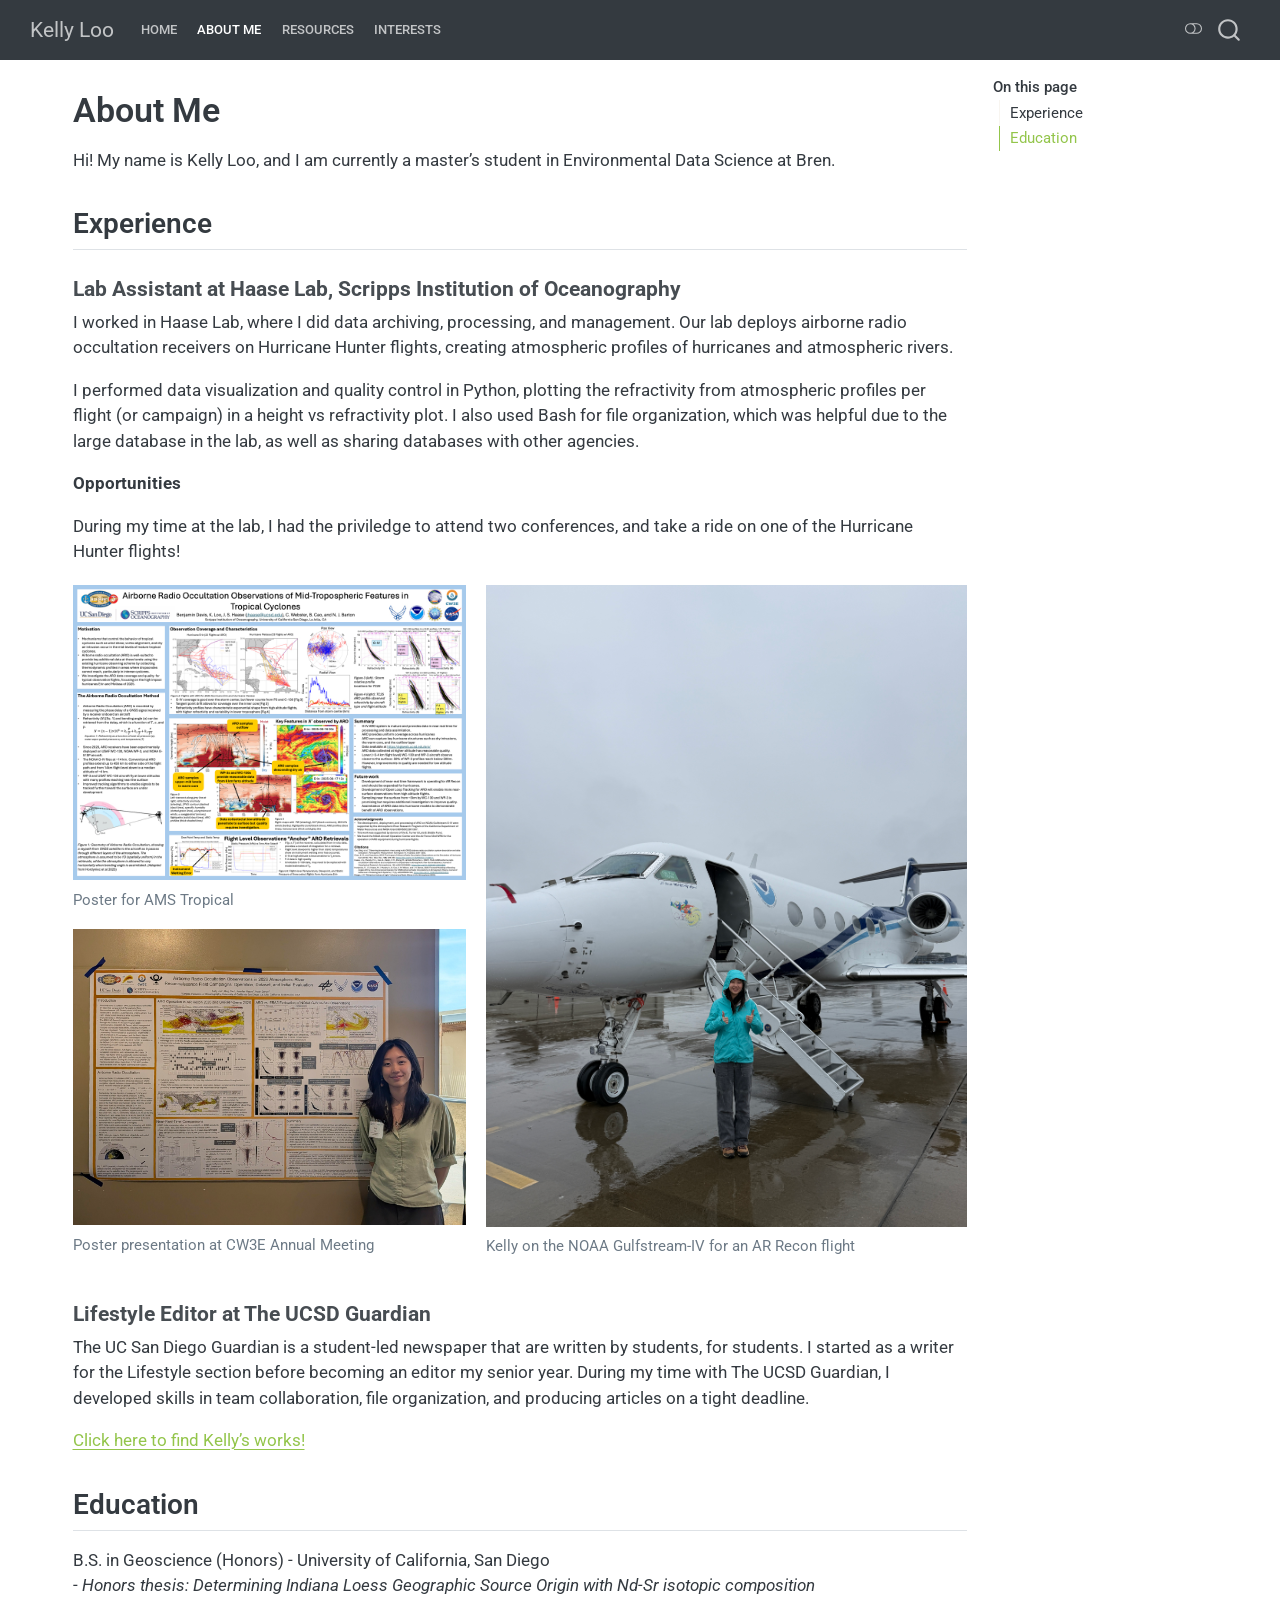
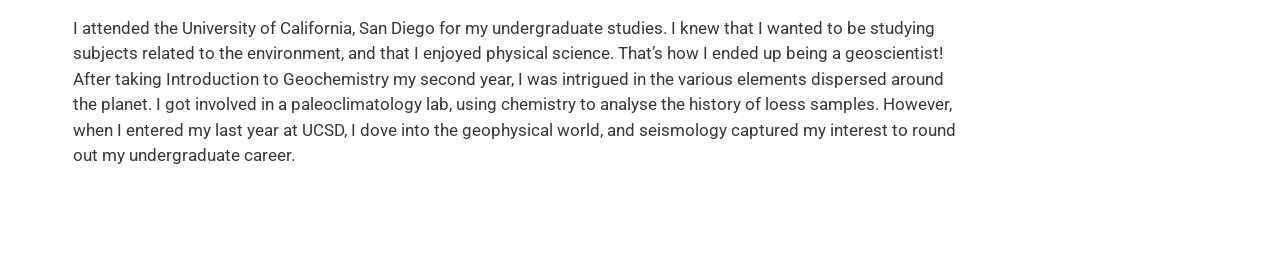
==== commit 1f1dec90: "updated sourdough section, modified how I did education" ====
--- a/docs/about.html
+++ b/docs/about.html
@@ -364,11 +364,13 @@
 <section id="lifestyle-editor-at-the-ucsd-guardian" class="level4">
 <h4 class="anchored" data-anchor-id="lifestyle-editor-at-the-ucsd-guardian"><strong>Lifestyle Editor at The UCSD Guardian</strong></h4>
 <p>The UC San Diego Guardian is a student-led newspaper that are written by students, for students. I started as a writer for the Lifestyle section before becoming an editor my senior year. During my time with The UCSD Guardian, I developed skills in team collaboration, file organization, and producing articles on a tight deadline.</p>
-<p><a href="https://ucsdguardian.org/staff_name/kelly-loo/">Where to find Kelly’s works!</a></p>
+<p><a href="https://ucsdguardian.org/staff_name/kelly-loo/">Click here to find Kelly’s works!</a></p>
 </section>
 </section>
 <section id="education" class="level2">
 <h2 class="anchored" data-anchor-id="education">Education</h2>
+<p>B.S. in Geoscience (Honors) - University of California, San Diego<br>
+- <em>Honors thesis: Determining Indiana Loess Geographic Source Origin with Nd-Sr isotopic composition</em></p>
 <p>I attended the University of California, San Diego for my undergraduate studies. I knew that I wanted to be studying subjects related to the environment, and that I enjoyed physical science. That’s how I ended up being a geoscientist! After taking Introduction to Geochemistry my second year, I was intrigued in the various elements dispersed around the planet. I got involved in a paleoclimatology lab, using chemistry to analyse the history of loess samples. However, when I entered my last year at UCSD, I dove into the geophysical world, and seismology captured my interest to round out my undergraduate career.</p>
 
 
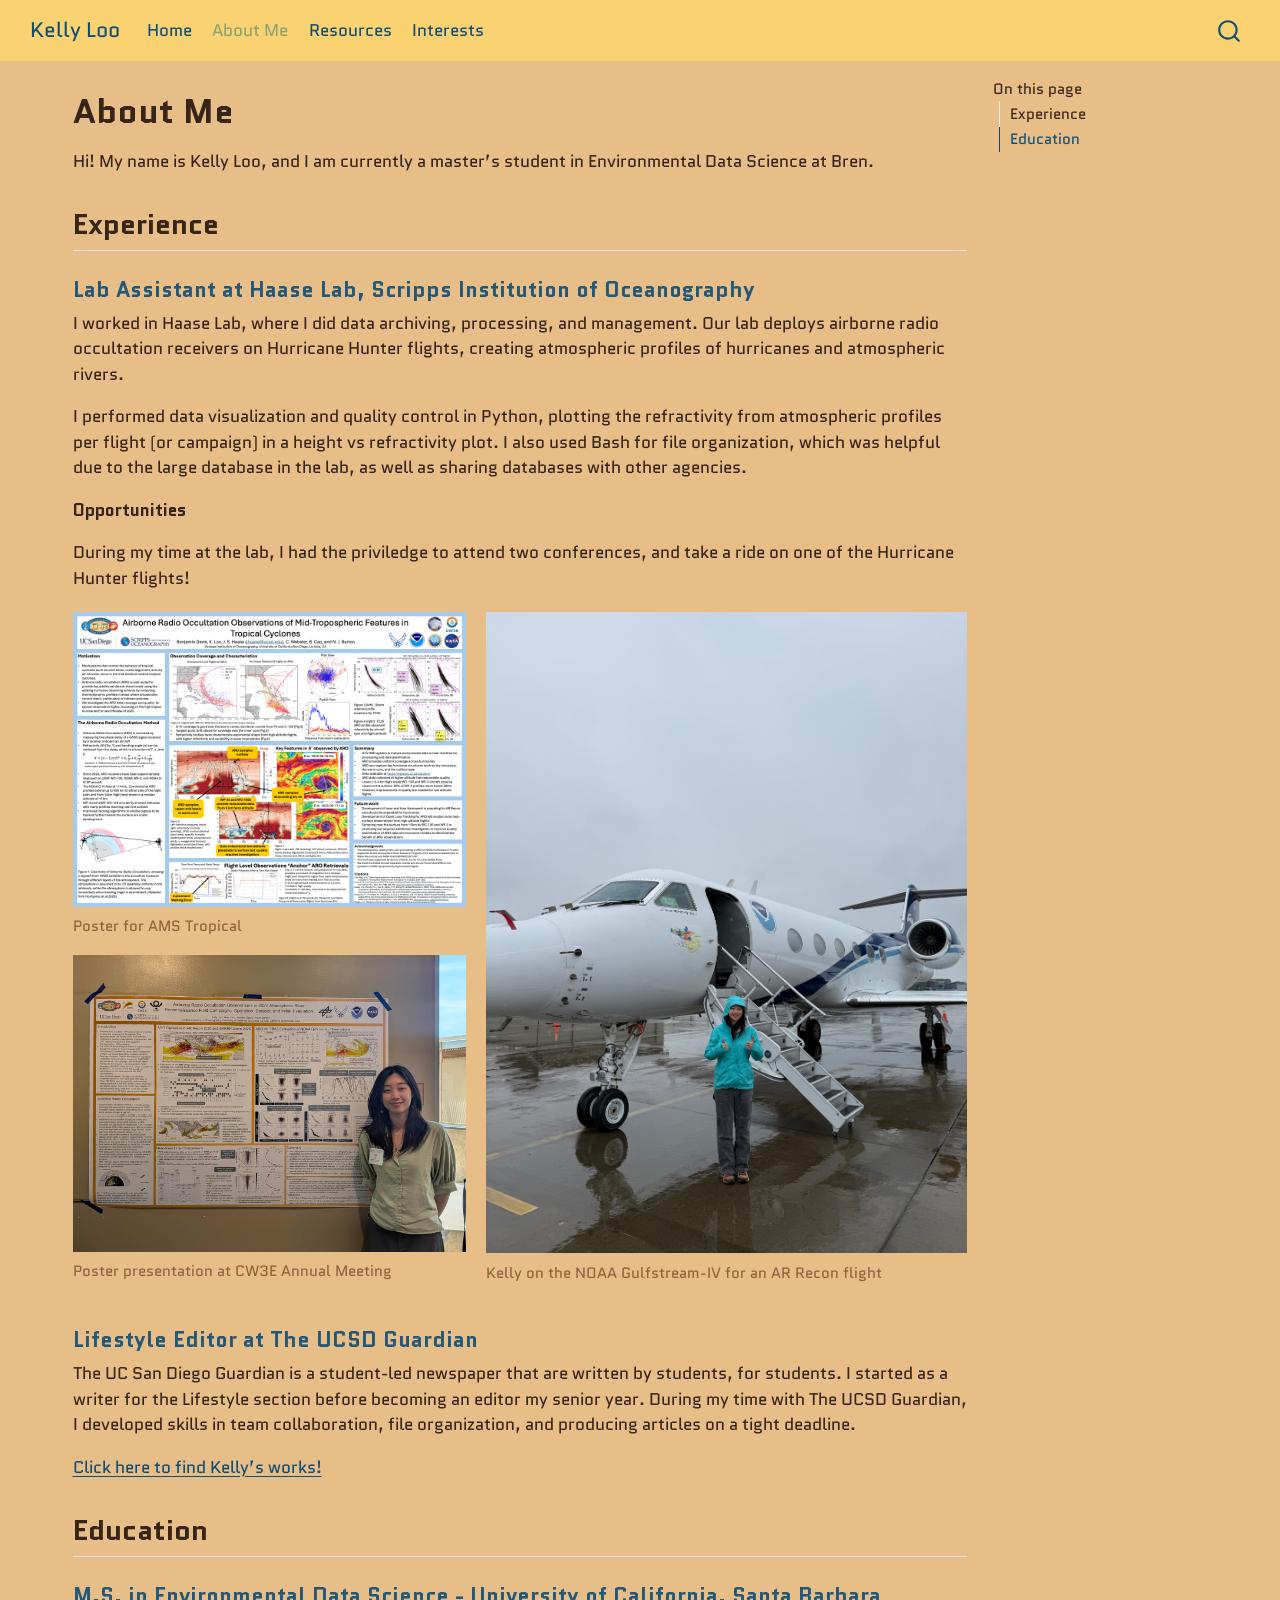
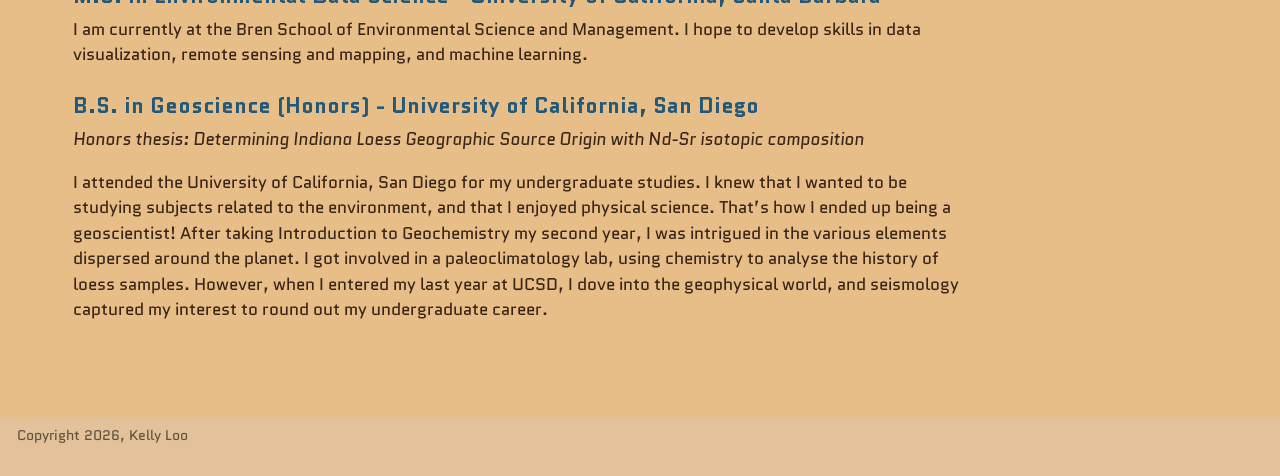
==== commit f6db7662: "added some aesthetics to the website" ====
--- a/docs/about.html
+++ b/docs/about.html
@@ -42,14 +42,10 @@
 <script src="site_libs/quarto-html/tippy.umd.min.js"></script>
 <script src="site_libs/quarto-html/anchor.min.js"></script>
 <link href="site_libs/quarto-html/tippy.css" rel="stylesheet">
-<link href="site_libs/quarto-html/quarto-syntax-highlighting-64a204ab8560d761af7679ceaba22944.css" rel="stylesheet" class="quarto-color-scheme" id="quarto-text-highlighting-styles">
-<link href="site_libs/quarto-html/quarto-syntax-highlighting-dark-b85bc7c33db8c58e0ec93c3465666fed.css" rel="stylesheet" class="quarto-color-scheme quarto-color-alternate" id="quarto-text-highlighting-styles">
-<link href="site_libs/quarto-html/quarto-syntax-highlighting-64a204ab8560d761af7679ceaba22944.css" rel="stylesheet" class="quarto-color-scheme-extra" id="quarto-text-highlighting-styles">
+<link href="site_libs/quarto-html/quarto-syntax-highlighting-64a204ab8560d761af7679ceaba22944.css" rel="stylesheet" id="quarto-text-highlighting-styles">
 <script src="site_libs/bootstrap/bootstrap.min.js"></script>
 <link href="site_libs/bootstrap/bootstrap-icons.css" rel="stylesheet">
-<link href="site_libs/bootstrap/bootstrap-0f6c574da7a363ae419185a03fc457d6.min.css" rel="stylesheet" append-hash="true" class="quarto-color-scheme" id="quarto-bootstrap" data-mode="light">
-<link href="site_libs/bootstrap/bootstrap-dark-96f880facfb47fdc72767fb43baf3cf7.min.css" rel="stylesheet" append-hash="true" class="quarto-color-scheme quarto-color-alternate" id="quarto-bootstrap" data-mode="dark">
-<link href="site_libs/bootstrap/bootstrap-0f6c574da7a363ae419185a03fc457d6.min.css" rel="stylesheet" append-hash="true" class="quarto-color-scheme-extra" id="quarto-bootstrap" data-mode="light">
+<link href="site_libs/bootstrap/bootstrap-7df05b930149c37ec6a3563a0cddabc5.min.css" rel="stylesheet" append-hash="true" id="quarto-bootstrap" data-mode="light">
 <script src="site_libs/quarto-contrib/glightbox/glightbox.min.js"></script>
 <link href="site_libs/quarto-contrib/glightbox/glightbox.min.css" rel="stylesheet">
 <link href="site_libs/quarto-contrib/glightbox/lightbox.css" rel="stylesheet">
@@ -82,172 +78,9 @@
 }</script>
 
 
-<link rel="stylesheet" href="styles.css">
 </head>
 
-<body class="nav-fixed quarto-light"><script id="quarto-html-before-body" type="application/javascript">
-    const toggleBodyColorMode = (bsSheetEl) => {
-      const mode = bsSheetEl.getAttribute("data-mode");
-      const bodyEl = window.document.querySelector("body");
-      if (mode === "dark") {
-        bodyEl.classList.add("quarto-dark");
-        bodyEl.classList.remove("quarto-light");
-      } else {
-        bodyEl.classList.add("quarto-light");
-        bodyEl.classList.remove("quarto-dark");
-      }
-    }
-    const toggleBodyColorPrimary = () => {
-      const bsSheetEl = window.document.querySelector("link#quarto-bootstrap:not([rel=disabled-stylesheet])");
-      if (bsSheetEl) {
-        toggleBodyColorMode(bsSheetEl);
-      }
-    }
-    const setColorSchemeToggle = (alternate) => {
-      const toggles = window.document.querySelectorAll('.quarto-color-scheme-toggle');
-      for (let i=0; i < toggles.length; i++) {
-        const toggle = toggles[i];
-        if (toggle) {
-          if (alternate) {
-            toggle.classList.add("alternate");
-          } else {
-            toggle.classList.remove("alternate");
-          }
-        }
-      }
-    };
-    const toggleColorMode = (alternate) => {
-      // Switch the stylesheets
-      const primaryStylesheets = window.document.querySelectorAll('link.quarto-color-scheme:not(.quarto-color-alternate)');
-      const alternateStylesheets = window.document.querySelectorAll('link.quarto-color-scheme.quarto-color-alternate');
-      manageTransitions('#quarto-margin-sidebar .nav-link', false);
-      if (alternate) {
-        // note: dark is layered on light, we don't disable primary!
-        enableStylesheet(alternateStylesheets);
-        for (const sheetNode of alternateStylesheets) {
-          if (sheetNode.id === "quarto-bootstrap") {
-            toggleBodyColorMode(sheetNode);
-          }
-        }
-      } else {
-        disableStylesheet(alternateStylesheets);
-        enableStylesheet(primaryStylesheets)
-        toggleBodyColorPrimary();
-      }
-      manageTransitions('#quarto-margin-sidebar .nav-link', true);
-      // Switch the toggles
-      setColorSchemeToggle(alternate)
-      // Hack to workaround the fact that safari doesn't
-      // properly recolor the scrollbar when toggling (#1455)
-      if (navigator.userAgent.indexOf('Safari') > 0 && navigator.userAgent.indexOf('Chrome') == -1) {
-        manageTransitions("body", false);
-        window.scrollTo(0, 1);
-        setTimeout(() => {
-          window.scrollTo(0, 0);
-          manageTransitions("body", true);
-        }, 40);
-      }
-    }
-    const disableStylesheet = (stylesheets) => {
-      for (let i=0; i < stylesheets.length; i++) {
-        const stylesheet = stylesheets[i];
-        stylesheet.rel = 'disabled-stylesheet';
-      }
-    }
-    const enableStylesheet = (stylesheets) => {
-      for (let i=0; i < stylesheets.length; i++) {
-        const stylesheet = stylesheets[i];
-        if(stylesheet.rel !== 'stylesheet') { // for Chrome, which will still FOUC without this check
-          stylesheet.rel = 'stylesheet';
-        }
-      }
-    }
-    const manageTransitions = (selector, allowTransitions) => {
-      const els = window.document.querySelectorAll(selector);
-      for (let i=0; i < els.length; i++) {
-        const el = els[i];
-        if (allowTransitions) {
-          el.classList.remove('notransition');
-        } else {
-          el.classList.add('notransition');
-        }
-      }
-    }
-    const isFileUrl = () => {
-      return window.location.protocol === 'file:';
-    }
-    const hasAlternateSentinel = () => {
-      let styleSentinel = getColorSchemeSentinel();
-      if (styleSentinel !== null) {
-        return styleSentinel === "alternate";
-      } else {
-        return false;
-      }
-    }
-    const setStyleSentinel = (alternate) => {
-      const value = alternate ? "alternate" : "default";
-      if (!isFileUrl()) {
-        window.localStorage.setItem("quarto-color-scheme", value);
-      } else {
-        localAlternateSentinel = value;
-      }
-    }
-    const getColorSchemeSentinel = () => {
-      if (!isFileUrl()) {
-        const storageValue = window.localStorage.getItem("quarto-color-scheme");
-        return storageValue != null ? storageValue : localAlternateSentinel;
-      } else {
-        return localAlternateSentinel;
-      }
-    }
-    const toggleGiscusIfUsed = (isAlternate, darkModeDefault) => {
-      const baseTheme = document.querySelector('#giscus-base-theme')?.value ?? 'light';
-      const alternateTheme = document.querySelector('#giscus-alt-theme')?.value ?? 'dark';
-      let newTheme = '';
-      if(authorPrefersDark) {
-        newTheme = isAlternate ? baseTheme : alternateTheme;
-      } else {
-        newTheme = isAlternate ? alternateTheme : baseTheme;
-      }
-      const changeGiscusTheme = () => {
-        // From: https://github.com/giscus/giscus/issues/336
-        const sendMessage = (message) => {
-          const iframe = document.querySelector('iframe.giscus-frame');
-          if (!iframe) return;
-          iframe.contentWindow.postMessage({ giscus: message }, 'https://giscus.app');
-        }
-        sendMessage({
-          setConfig: {
-            theme: newTheme
-          }
-        });
-      }
-      const isGiscussLoaded = window.document.querySelector('iframe.giscus-frame') !== null;
-      if (isGiscussLoaded) {
-        changeGiscusTheme();
-      }
-    };
-    const authorPrefersDark = false;
-    const darkModeDefault = authorPrefersDark;
-      document.querySelector('link#quarto-text-highlighting-styles.quarto-color-scheme-extra').rel = 'disabled-stylesheet';
-      document.querySelector('link#quarto-bootstrap.quarto-color-scheme-extra').rel = 'disabled-stylesheet';
-    let localAlternateSentinel = darkModeDefault ? 'alternate' : 'default';
-    // Dark / light mode switch
-    window.quartoToggleColorScheme = () => {
-      // Read the current dark / light value
-      let toAlternate = !hasAlternateSentinel();
-      toggleColorMode(toAlternate);
-      setStyleSentinel(toAlternate);
-      toggleGiscusIfUsed(toAlternate, darkModeDefault);
-      window.dispatchEvent(new Event('resize'));
-    };
-    // Switch to dark mode if need be
-    if (hasAlternateSentinel()) {
-      toggleColorMode(true);
-    } else {
-      toggleColorMode(false);
-    }
-  </script>
+<body class="nav-fixed quarto-light">
 
 <div id="quarto-search-results"></div>
   <header id="quarto-header" class="headroom fixed-top">
@@ -283,7 +116,6 @@
 </ul>
           </div> <!-- /navcollapse -->
             <div class="quarto-navbar-tools">
-  <a href="" class="quarto-color-scheme-toggle quarto-navigation-tool  px-1" onclick="window.quartoToggleColorScheme(); return false;" title="Toggle dark mode"><i class="bi"></i></a>
 </div>
       </div> <!-- /container-fluid -->
     </nav>
@@ -305,7 +137,6 @@
 <!-- main -->
 <main class="content column-page-left" id="quarto-document-content">
 
-
 <header id="title-block-header" class="quarto-title-block default">
 <div class="quarto-title">
 <h1 class="title">About Me</h1>
@@ -369,29 +200,22 @@
 </section>
 <section id="education" class="level2">
 <h2 class="anchored" data-anchor-id="education">Education</h2>
-<p>B.S. in Geoscience (Honors) - University of California, San Diego<br>
-- <em>Honors thesis: Determining Indiana Loess Geographic Source Origin with Nd-Sr isotopic composition</em></p>
+<section id="m.s.-in-environmental-data-science---university-of-california-santa-barbara" class="level4">
+<h4 class="anchored" data-anchor-id="m.s.-in-environmental-data-science---university-of-california-santa-barbara"><strong>M.S. in Environmental Data Science - University of California, Santa Barbara</strong></h4>
+<p>I am currently at the Bren School of Environmental Science and Management. I hope to develop skills in data visualization, remote sensing and mapping, and machine learning.</p>
+</section>
+<section id="b.s.-in-geoscience-honors---university-of-california-san-diego" class="level4">
+<h4 class="anchored" data-anchor-id="b.s.-in-geoscience-honors---university-of-california-san-diego"><strong>B.S. in Geoscience (Honors) - University of California, San Diego</strong></h4>
+<p><em>Honors thesis: Determining Indiana Loess Geographic Source Origin with Nd-Sr isotopic composition</em></p>
 <p>I attended the University of California, San Diego for my undergraduate studies. I knew that I wanted to be studying subjects related to the environment, and that I enjoyed physical science. That’s how I ended up being a geoscientist! After taking Introduction to Geochemistry my second year, I was intrigued in the various elements dispersed around the planet. I got involved in a paleoclimatology lab, using chemistry to analyse the history of loess samples. However, when I entered my last year at UCSD, I dove into the geophysical world, and seismology captured my interest to round out my undergraduate career.</p>
 
 
+</section>
 </section>
 
 </main> <!-- /main -->
 <script id="quarto-html-after-body" type="application/javascript">
   window.document.addEventListener("DOMContentLoaded", function (event) {
-    // Ensure there is a toggle, if there isn't float one in the top right
-    if (window.document.querySelector('.quarto-color-scheme-toggle') === null) {
-      const a = window.document.createElement('a');
-      a.classList.add('top-right');
-      a.classList.add('quarto-color-scheme-toggle');
-      a.href = "";
-      a.onclick = function() { try { window.quartoToggleColorScheme(); } catch {} return false; };
-      const i = window.document.createElement("i");
-      i.classList.add('bi');
-      a.appendChild(i);
-      window.document.body.appendChild(a);
-    }
-    setColorSchemeToggle(hasAlternateSentinel())
     const icon = "";
     const anchorJS = new window.AnchorJS();
     anchorJS.options = {
@@ -791,6 +615,19 @@
   });
   </script>
 </div> <!-- /content -->
+<footer class="footer">
+  <div class="nav-footer">
+    <div class="nav-footer-left">
+<p>Copyright 2026, Kelly Loo</p>
+</div>   
+    <div class="nav-footer-center">
+      &nbsp;
+    </div>
+    <div class="nav-footer-right">
+      &nbsp;
+    </div>
+  </div>
+</footer>
 <script>var lightboxQuarto = GLightbox({"closeEffect":"zoom","descPosition":"bottom","loop":false,"openEffect":"zoom","selector":".lightbox"});
 (function() {
   let previousOnload = window.onload;
